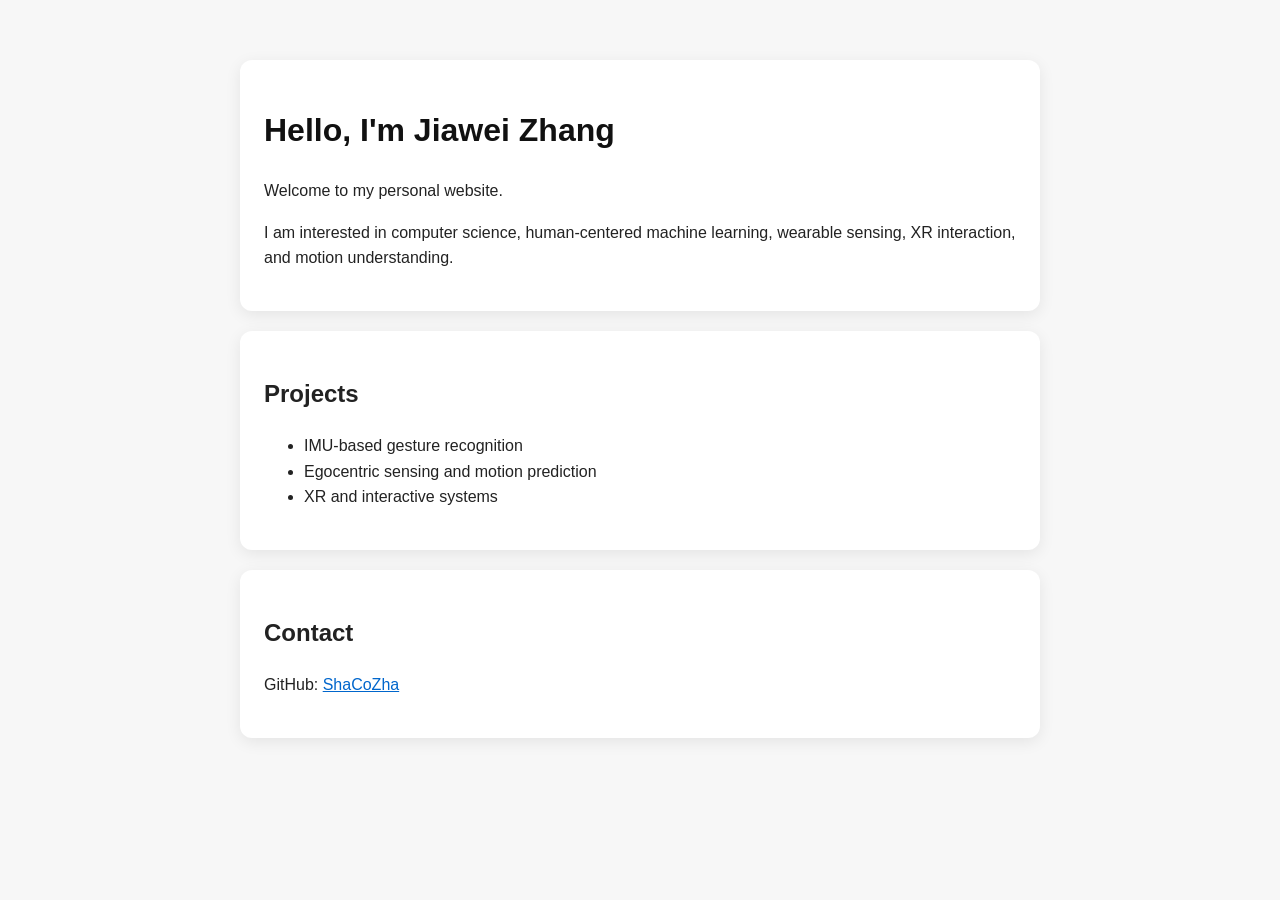
==== index.html @ 926796a8 "Added Homepage" ====
<!DOCTYPE html>
<html lang="en">
<head>
  <meta charset="UTF-8" />
  <meta name="viewport" content="width=device-width, initial-scale=1.0" />
  <title>My Personal Website</title>

  <style>
    body {
      font-family: Arial, sans-serif;
      max-width: 800px;
      margin: 60px auto;
      padding: 0 20px;
      line-height: 1.6;
      color: #222;
      background-color: #f7f7f7;
    }

    h1 {
      color: #111;
    }

    .card {
      background: white;
      padding: 24px;
      border-radius: 12px;
      box-shadow: 0 4px 16px rgba(0,0,0,0.08);
      margin-bottom: 20px;
    }

    a {
      color: #0066cc;
    }
  </style>
</head>

<body>
  <div class="card">
    <h1>Hello, I'm Jiawei Zhang</h1>
    <p>
      Welcome to my personal website.
    </p>
    <p>
      I am interested in computer science, human-centered machine learning,
      wearable sensing, XR interaction, and motion understanding.
    </p>
  </div>

  <div class="card">
    <h2>Projects</h2>
    <ul>
      <li>IMU-based gesture recognition</li>
      <li>Egocentric sensing and motion prediction</li>
      <li>XR and interactive systems</li>
    </ul>
  </div>

  <div class="card">
    <h2>Contact</h2>
    <p>
      GitHub: <a href="https://github.com/ShaCoZha">ShaCoZha</a>
    </p>
  </div>
</body>
</html>
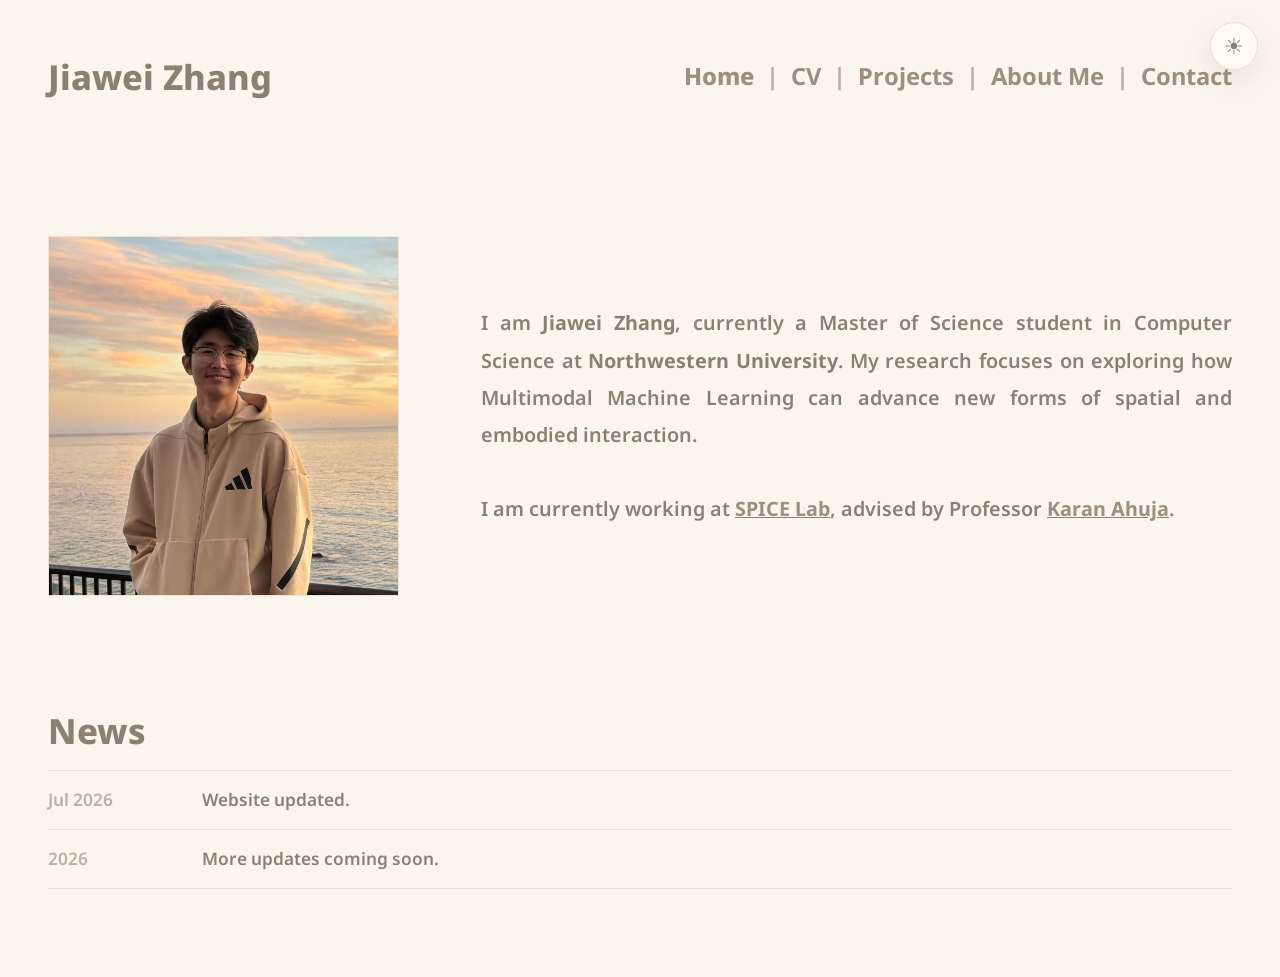
==== commit 9e01dcb6: "Changed personal description and styles" ====
--- a/index.html
+++ b/index.html
@@ -3,63 +3,54 @@
 <head>
   <meta charset="UTF-8" />
   <meta name="viewport" content="width=device-width, initial-scale=1.0" />
-  <title>My Personal Website</title>
+  <title>Jiawei Zhang</title>
+  <link rel="stylesheet" href="styles.css" />
+  <script src="theme.js"></script>
+</head>
+<body>
+  <header class="site-header">
+    <a class="site-name" href="index.html">Jiawei Zhang</a>
+    <nav class="site-nav" aria-label="Primary navigation">
+      <a class="active" href="index.html">Home</a>
+      <span aria-hidden="true">|</span>
+      <a href="cv.html">CV</a>
+      <span aria-hidden="true">|</span>
+      <a href="projects.html">Projects</a>
+      <span aria-hidden="true">|</span>
+      <a href="about.html">About Me</a>
+      <span aria-hidden="true">|</span>
+      <a href="contact.html">Contact</a>
+    </nav>
+  </header>
 
-  <style>
-    body {
-      font-family: Arial, sans-serif;
-      max-width: 800px;
-      margin: 60px auto;
-      padding: 0 20px;
-      line-height: 1.6;
-      color: #222;
-      background-color: #f7f7f7;
-    }
+  <main class="home-layout">
+    <img
+      class="portrait"
+      src="jiawei.jpg"
+      width="360"
+      height="360"
+      alt="Jiawei Zhang"
+    />
 
-    h1 {
-      color: #111;
-    }
+    <p class="intro">
+      I am <strong>Jiawei Zhang</strong>, currently a Master of Science student in Computer Science at <strong>Northwestern University</strong>.
+      My research focuses on exploring how Multimodal Machine Learning can advance new forms of spatial and embodied interaction.<br><br>
+      I am currently working at <strong><u><a href="https://spice-lab.org/" target="_blank" rel="noopener">SPICE Lab</a></u></strong>, advised by Professor <strong><u><a href="https://karan-ahuja.com/" target="_blank" rel="noopener">Karan Ahuja</a></u></strong>.
+    </p>
+  </main>
 
-    .card {
-      background: white;
-      padding: 24px;
-      border-radius: 12px;
-      box-shadow: 0 4px 16px rgba(0,0,0,0.08);
-      margin-bottom: 20px;
-    }
-
-    a {
-      color: #0066cc;
-    }
-  </style>
-</head>
-
-<body>
-  <div class="card">
-    <h1>Hello, I'm Jiawei Zhang</h1>
-    <p>
-      Welcome to my personal website.
-    </p>
-    <p>
-      I am interested in computer science, human-centered machine learning,
-      wearable sensing, XR interaction, and motion understanding.
-    </p>
-  </div>
-
-  <div class="card">
-    <h2>Projects</h2>
-    <ul>
-      <li>IMU-based gesture recognition</li>
-      <li>Egocentric sensing and motion prediction</li>
-      <li>XR and interactive systems</li>
+  <section class="news-section" aria-labelledby="news-title">
+    <h2 id="news-title" class="section-title">News</h2>
+    <ul class="news-list">
+      <li>
+        <time datetime="2026-07">Jul 2026</time>
+        <span>Website updated.</span>
+      </li>
+      <li>
+        <time datetime="2026">2026</time>
+        <span>More updates coming soon.</span>
+      </li>
     </ul>
-  </div>
-
-  <div class="card">
-    <h2>Contact</h2>
-    <p>
-      GitHub: <a href="https://github.com/ShaCoZha">ShaCoZha</a>
-    </p>
-  </div>
+  </section>
 </body>
 </html>
--- a/styles.css
+++ b/styles.css
@@ -0,0 +1,423 @@
+@import url("https://fonts.googleapis.com/css2?family=Noto+Sans:wght@400;500;600;700;800&display=swap");
+
+:root {
+  --text: #8a8173;
+  --muted: #bbb0a2;
+  --line: #ede3d4;
+  --link: #9b8f7f;
+  --link-hover: #6f665b;
+  --page: #fbf6ed;
+  --button-bg: #fffaf2;
+  --button-border: #eadfce;
+  --button-text: #8a8173;
+  --button-shadow: rgba(138, 129, 115, 0.14);
+  --content-width: 1460px;
+  --content-padding: 48px;
+  --inner-width: 1364px;
+  --header-height: 142px;
+  color-scheme: light;
+}
+
+:root[data-theme="dark"] {
+  --text: #ddd4c7;
+  --muted: #948b80;
+  --line: #3a342d;
+  --link: #d4c6b2;
+  --link-hover: #fff7ea;
+  --page: #181512;
+  --button-bg: #24201b;
+  --button-border: #40382f;
+  --button-text: #eadfce;
+  --button-shadow: rgba(0, 0, 0, 0.32);
+  color-scheme: dark;
+}
+
+* {
+  box-sizing: border-box;
+}
+
+html {
+  min-height: 100%;
+}
+
+body {
+  min-height: 100%;
+  margin: 0;
+  background: var(--page);
+  color: var(--text);
+  font-family: "Noto Sans", "Avenir Next", "Segoe UI", Arial, sans-serif;
+  font-size: 18px;
+  font-weight: 500;
+  line-height: 1.75;
+  transition: background-color 360ms ease, color 360ms ease;
+}
+
+a {
+  color: var(--link);
+  text-decoration: none;
+  transition: color 260ms ease;
+}
+
+a:hover,
+a:focus {
+  color: var(--link-hover);
+  text-decoration: underline;
+}
+
+.site-header {
+  width: min(100%, var(--content-width));
+  margin: 0 auto;
+  display: flex;
+  align-items: center;
+  justify-content: space-between;
+  gap: 32px;
+  min-height: var(--header-height);
+  padding: 46px var(--content-padding) 34px;
+}
+
+.site-name {
+  color: var(--text);
+  font-size: 2.15rem;
+  font-weight: 800;
+  line-height: 1.2;
+  white-space: nowrap;
+  transition: color 260ms ease;
+}
+
+.site-name:hover,
+.site-name:focus {
+  color: var(--text);
+}
+
+.site-nav {
+  display: flex;
+  flex-wrap: wrap;
+  justify-content: flex-end;
+  gap: 12px;
+  color: var(--muted);
+  font-size: 1.48rem;
+  font-weight: 700;
+  line-height: 1.4;
+  transition: color 360ms ease;
+}
+
+.site-nav a {
+  color: var(--link);
+}
+
+.site-nav a.active {
+  color: var(--link);
+  font-weight: 800;
+}
+
+.home-layout {
+  width: min(100%, var(--content-width));
+  margin: 0 auto;
+  min-height: calc(78vh - var(--header-height));
+  padding: 10px var(--content-padding) 22px;
+  display: grid;
+  grid-template-columns: minmax(220px, 360px) minmax(620px, 940px);
+  align-items: center;
+  align-content: center;
+  justify-content: center;
+  gap: 82px;
+}
+
+.portrait {
+  width: 100%;
+  max-width: 360px;
+  aspect-ratio: 1;
+  object-fit: cover;
+  border: 1px solid var(--line);
+  transition: border-color 360ms ease;
+}
+
+.intro {
+  margin: 0;
+  max-width: 940px;
+  font-size: clamp(1.06rem, 0.98rem + 0.32vw, 1.28rem);
+  font-weight: 600;
+  line-height: 1.88;
+  text-align: justify;
+  text-align-last: left;
+  transition: color 360ms ease;
+}
+
+.news-section {
+  width: min(100%, var(--content-width));
+  margin: 0 auto;
+  padding: 8px var(--content-padding) 88px;
+}
+
+.section-title {
+  margin: 0 0 18px;
+  color: var(--text);
+  font-size: clamp(1.8rem, 1.45rem + 0.9vw, 2.4rem);
+  font-weight: 800;
+  line-height: 1.2;
+  transition: color 360ms ease;
+}
+
+.news-list {
+  width: min(100%, var(--inner-width));
+  margin: 0;
+  padding: 0;
+  list-style: none;
+  font-size: 1.08rem;
+  font-weight: 600;
+}
+
+.news-list li {
+  display: grid;
+  grid-template-columns: 130px minmax(0, 1fr);
+  gap: 24px;
+  padding: 14px 0;
+  border-top: 1px solid var(--line);
+  transition: border-color 360ms ease;
+}
+
+.news-list li:last-child {
+  border-bottom: 1px solid var(--line);
+}
+
+.news-list time {
+  color: var(--muted);
+  transition: color 360ms ease;
+}
+
+.page-main {
+  width: min(100%, var(--content-width));
+  margin: 0 auto;
+  min-height: calc(100vh - var(--header-height));
+  padding: 24px var(--content-padding);
+  display: flex;
+  flex-direction: column;
+  justify-content: center;
+  align-items: center;
+  text-align: center;
+}
+
+.page-title {
+  margin: 0 0 24px;
+  width: min(100%, var(--inner-width));
+  color: var(--text);
+  font-size: clamp(2.3rem, 1.75rem + 1.35vw, 3.1rem);
+  font-weight: 800;
+  line-height: 1.15;
+  transition: color 360ms ease;
+}
+
+.page-text {
+  margin: 0 auto 18px;
+  width: min(100%, var(--inner-width));
+  max-width: none;
+  font-size: 1.35rem;
+  font-weight: 600;
+  transition: color 360ms ease;
+}
+
+.project-list {
+  display: grid;
+  gap: 18px;
+  margin: 0 auto;
+  padding: 0;
+  list-style: none;
+  width: min(100%, var(--inner-width));
+}
+
+.project-item {
+  padding: 0 0 18px;
+  border-bottom: 1px solid var(--line);
+  transition: border-color 360ms ease;
+}
+
+.empty-note {
+  color: var(--muted);
+  transition: color 360ms ease;
+}
+
+.contact-list {
+  margin: 0 auto;
+  padding: 0;
+  list-style: none;
+  width: min(100%, var(--inner-width));
+  font-size: 1.35rem;
+  font-weight: 600;
+}
+
+.contact-list li {
+  margin: 0 0 12px;
+}
+
+.redirect-link {
+  font-weight: 700;
+}
+
+.cv-main {
+  justify-content: flex-start;
+  padding-top: 10px;
+}
+
+.cv-viewer {
+  width: min(100%, var(--inner-width));
+  height: clamp(620px, 74vh, 920px);
+  overflow: hidden;
+  border: 1px solid var(--line);
+  border-radius: 8px;
+  background: var(--button-bg);
+  box-shadow: 0 16px 42px var(--button-shadow);
+  transition:
+    background-color 360ms ease,
+    border-color 360ms ease,
+    box-shadow 360ms ease;
+}
+
+.cv-frame {
+  display: block;
+  width: 100%;
+  height: 100%;
+  border: 0;
+}
+
+.cv-note {
+  margin: 18px 0 0;
+  font-size: 1rem;
+  font-weight: 600;
+}
+
+.theme-toggle {
+  position: fixed;
+  top: 22px;
+  right: 22px;
+  z-index: 20;
+  width: 48px;
+  height: 48px;
+  display: grid;
+  place-items: center;
+  border: 1px solid var(--button-border);
+  border-radius: 999px;
+  background: var(--button-bg);
+  color: var(--button-text);
+  box-shadow: 0 10px 26px var(--button-shadow);
+  cursor: pointer;
+  font: inherit;
+  transition:
+    background-color 360ms ease,
+    border-color 360ms ease,
+    color 360ms ease,
+    box-shadow 360ms ease,
+    transform 180ms ease;
+}
+
+.theme-toggle:hover,
+.theme-toggle:focus-visible {
+  transform: translateY(-1px);
+}
+
+.theme-toggle:focus-visible {
+  outline: 2px solid var(--link-hover);
+  outline-offset: 4px;
+}
+
+.theme-icon {
+  grid-area: 1 / 1;
+  font-size: 1.35rem;
+  line-height: 1;
+  transition: opacity 260ms ease, transform 360ms ease;
+}
+
+.theme-icon-sun {
+  opacity: 1;
+  transform: rotate(0deg) scale(1);
+}
+
+.theme-icon-moon {
+  position: relative;
+  width: 1.22rem;
+  height: 1.22rem;
+  opacity: 0;
+  transform: rotate(-90deg) scale(0.7);
+}
+
+.theme-icon-moon::before,
+.theme-icon-moon::after {
+  content: "";
+  position: absolute;
+  border-radius: 50%;
+}
+
+.theme-icon-moon::before {
+  inset: 0;
+  background: currentColor;
+}
+
+.theme-icon-moon::after {
+  width: 0.92rem;
+  height: 0.92rem;
+  top: -0.04rem;
+  right: -0.18rem;
+  background: var(--button-bg);
+  transition: background-color 360ms ease;
+}
+
+:root[data-theme="dark"] .theme-icon-sun {
+  opacity: 0;
+  transform: rotate(90deg) scale(0.7);
+}
+
+:root[data-theme="dark"] .theme-icon-moon {
+  opacity: 1;
+  transform: rotate(0deg) scale(1);
+}
+
+@media (max-width: 760px) {
+  .site-header {
+    align-items: center;
+    flex-direction: column;
+    gap: 12px;
+    min-height: 142px;
+    padding: 26px 24px 22px;
+    text-align: center;
+  }
+
+  .site-nav {
+    justify-content: center;
+    font-size: 1.16rem;
+  }
+
+  .home-layout {
+    grid-template-columns: 1fr;
+    gap: 34px;
+    padding: 24px 24px 34px;
+    text-align: center;
+  }
+
+  .news-section {
+    padding: 6px 24px 58px;
+  }
+
+  .news-list li {
+    grid-template-columns: 1fr;
+    gap: 4px;
+  }
+
+  .portrait {
+    max-width: 300px;
+    margin: 0 auto;
+  }
+
+  .page-main {
+    padding: 52px 24px;
+  }
+
+  .cv-viewer {
+    height: 70vh;
+  }
+
+  .theme-toggle {
+    top: 14px;
+    right: 14px;
+    width: 44px;
+    height: 44px;
+  }
+}
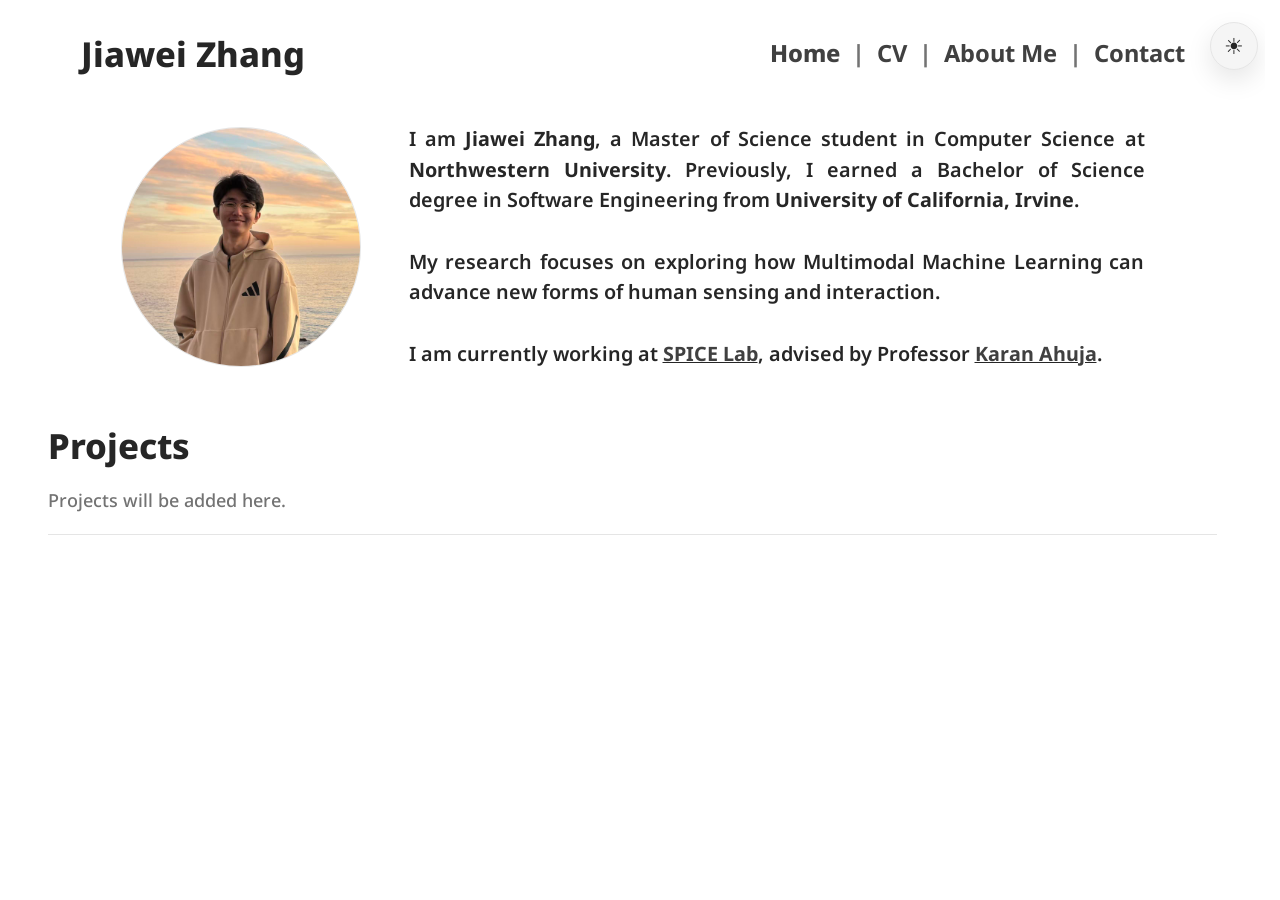
==== commit fa9cfdef: "Refine portfolio layout, theme, and contact links" ====
--- a/index.html
+++ b/index.html
@@ -4,8 +4,8 @@
   <meta charset="UTF-8" />
   <meta name="viewport" content="width=device-width, initial-scale=1.0" />
   <title>Jiawei Zhang</title>
-  <link rel="stylesheet" href="styles.css" />
-  <script src="theme.js"></script>
+  <link rel="stylesheet" href="styles.css?v=20261109-portrait-240" />
+  <script src="theme.js?v=20260703-news"></script>
 </head>
 <body>
   <header class="site-header">
@@ -14,8 +14,6 @@
       <a class="active" href="index.html">Home</a>
       <span aria-hidden="true">|</span>
       <a href="cv.html">CV</a>
-      <span aria-hidden="true">|</span>
-      <a href="projects.html">Projects</a>
       <span aria-hidden="true">|</span>
       <a href="about.html">About Me</a>
       <span aria-hidden="true">|</span>
@@ -27,29 +25,23 @@
     <img
       class="portrait"
       src="jiawei.jpg"
-      width="360"
-      height="360"
+      width="240"
+      height="240"
       alt="Jiawei Zhang"
     />
 
     <p class="intro">
-      I am <strong>Jiawei Zhang</strong>, currently a Master of Science student in Computer Science at <strong>Northwestern University</strong>.
-      My research focuses on exploring how Multimodal Machine Learning can advance new forms of spatial and embodied interaction.<br><br>
+      I am <strong>Jiawei Zhang</strong>, a Master of Science student in Computer Science at <strong>Northwestern University</strong>.
+      Previously, I earned a Bachelor of Science degree in Software Engineering from <strong>University of California, Irvine</strong>.<br><br>
+      My research focuses on exploring how Multimodal Machine Learning can advance new forms of human sensing and interaction.<br><br>
       I am currently working at <strong><u><a href="https://spice-lab.org/" target="_blank" rel="noopener">SPICE Lab</a></u></strong>, advised by Professor <strong><u><a href="https://karan-ahuja.com/" target="_blank" rel="noopener">Karan Ahuja</a></u></strong>.
     </p>
   </main>
 
-  <section class="news-section" aria-labelledby="news-title">
-    <h2 id="news-title" class="section-title">News</h2>
-    <ul class="news-list">
-      <li>
-        <time datetime="2026-07">Jul 2026</time>
-        <span>Website updated.</span>
-      </li>
-      <li>
-        <time datetime="2026">2026</time>
-        <span>More updates coming soon.</span>
-      </li>
+  <section id="projects" class="projects-section" aria-labelledby="projects-title">
+    <h2 id="projects-title" class="section-title">Projects</h2>
+    <ul class="project-list" aria-label="Project list">
+      <li class="project-item empty-note">Projects will be added here.</li>
     </ul>
   </section>
 </body>
--- a/styles.css
+++ b/styles.css
@@ -1,33 +1,33 @@
 @import url("https://fonts.googleapis.com/css2?family=Noto+Sans:wght@400;500;600;700;800&display=swap");
 
 :root {
-  --text: #8a8173;
-  --muted: #bbb0a2;
-  --line: #ede3d4;
-  --link: #9b8f7f;
-  --link-hover: #6f665b;
-  --page: #fbf6ed;
-  --button-bg: #fffaf2;
-  --button-border: #eadfce;
-  --button-text: #8a8173;
-  --button-shadow: rgba(138, 129, 115, 0.14);
-  --content-width: 1460px;
+  --text: #262626;
+  --muted: #737373;
+  --line: #e5e5e5;
+  --link: #404040;
+  --link-hover: #000000;
+  --page: #ffffff;
+  --button-bg: #f5f5f5;
+  --button-border: #e5e5e5;
+  --button-text: #262626;
+  --button-shadow: rgba(0, 0, 0, 0.10);
+  --content-width: 1280px;
   --content-padding: 48px;
-  --inner-width: 1364px;
-  --header-height: 142px;
+  --inner-width: calc(var(--content-width) - 2 * var(--content-padding));
+  --header-height: 100px;
   color-scheme: light;
 }
 
 :root[data-theme="dark"] {
-  --text: #ddd4c7;
-  --muted: #948b80;
-  --line: #3a342d;
-  --link: #d4c6b2;
-  --link-hover: #fff7ea;
-  --page: #181512;
-  --button-bg: #24201b;
-  --button-border: #40382f;
-  --button-text: #eadfce;
+  --text: #e5e5e5;
+  --muted: #a3a3a3;
+  --line: #333333;
+  --link: #d4d4d4;
+  --link-hover: #ffffff;
+  --page: #171717;
+  --button-bg: #262626;
+  --button-border: #404040;
+  --button-text: #e5e5e5;
   --button-shadow: rgba(0, 0, 0, 0.32);
   color-scheme: dark;
 }
@@ -38,6 +38,7 @@
 
 html {
   min-height: 100%;
+  scrollbar-gutter: stable;
 }
 
 body {
@@ -65,14 +66,14 @@
 }
 
 .site-header {
-  width: min(100%, var(--content-width));
+  width: min(100%, 1200px);
   margin: 0 auto;
   display: flex;
   align-items: center;
   justify-content: space-between;
   gap: 32px;
   min-height: var(--header-height);
-  padding: 46px var(--content-padding) 34px;
+  padding: 28px var(--content-padding) 20px;
 }
 
 .site-name {
@@ -111,24 +112,25 @@
 }
 
 .home-layout {
-  width: min(100%, var(--content-width));
-  margin: 0 auto;
-  min-height: calc(78vh - var(--header-height));
-  padding: 10px var(--content-padding) 22px;
+  width: min(100%, 1120px);
+  margin: 0 auto;
+  padding: 24px var(--content-padding) 40px;
   display: grid;
-  grid-template-columns: minmax(220px, 360px) minmax(620px, 940px);
+  grid-template-columns: minmax(180px, 240px) minmax(0, 1fr);
   align-items: center;
   align-content: center;
   justify-content: center;
-  gap: 82px;
+  gap: 48px;
 }
 
 .portrait {
   width: 100%;
-  max-width: 360px;
+  max-width: 240px;
+  height: auto;
   aspect-ratio: 1;
   object-fit: cover;
   border: 1px solid var(--line);
+  border-radius: 50%;
   transition: border-color 360ms ease;
 }
 
@@ -137,16 +139,16 @@
   max-width: 940px;
   font-size: clamp(1.06rem, 0.98rem + 0.32vw, 1.28rem);
   font-weight: 600;
-  line-height: 1.88;
+  line-height: 1.55;
   text-align: justify;
   text-align-last: left;
   transition: color 360ms ease;
 }
 
-.news-section {
+.projects-section {
   width: min(100%, var(--content-width));
   margin: 0 auto;
-  padding: 8px var(--content-padding) 88px;
+  padding: 16px var(--content-padding) 64px;
 }
 
 .section-title {
@@ -158,43 +160,15 @@
   transition: color 360ms ease;
 }
 
-.news-list {
-  width: min(100%, var(--inner-width));
-  margin: 0;
-  padding: 0;
-  list-style: none;
-  font-size: 1.08rem;
-  font-weight: 600;
-}
-
-.news-list li {
-  display: grid;
-  grid-template-columns: 130px minmax(0, 1fr);
-  gap: 24px;
-  padding: 14px 0;
-  border-top: 1px solid var(--line);
-  transition: border-color 360ms ease;
-}
-
-.news-list li:last-child {
-  border-bottom: 1px solid var(--line);
-}
-
-.news-list time {
-  color: var(--muted);
-  transition: color 360ms ease;
-}
-
 .page-main {
   width: min(100%, var(--content-width));
   margin: 0 auto;
-  min-height: calc(100vh - var(--header-height));
-  padding: 24px var(--content-padding);
+  padding: 24px var(--content-padding) 64px;
   display: flex;
   flex-direction: column;
-  justify-content: center;
-  align-items: center;
-  text-align: center;
+  justify-content: flex-start;
+  align-items: flex-start;
+  text-align: left;
 }
 
 .page-title {
@@ -236,6 +210,10 @@
   transition: color 360ms ease;
 }
 
+.contact-main .page-title {
+  text-align: center;
+}
+
 .contact-list {
   margin: 0 auto;
   padding: 0;
@@ -247,15 +225,22 @@
 
 .contact-list li {
   margin: 0 0 12px;
+  display: flex;
+  align-items: center;
+  justify-content: center;
+  gap: 10px;
+  text-align: center;
+}
+
+.contact-icon {
+  width: 20px;
+  height: 20px;
+  flex-shrink: 0;
+  fill: currentColor;
 }
 
 .redirect-link {
   font-weight: 700;
-}
-
-.cv-main {
-  justify-content: flex-start;
-  padding-top: 10px;
 }
 
 .cv-viewer {
@@ -375,8 +360,8 @@
     align-items: center;
     flex-direction: column;
     gap: 12px;
-    min-height: 142px;
-    padding: 26px 24px 22px;
+    min-height: 0;
+    padding: 24px 24px 16px;
     text-align: center;
   }
 
@@ -387,27 +372,22 @@
 
   .home-layout {
     grid-template-columns: 1fr;
-    gap: 34px;
-    padding: 24px 24px 34px;
+    gap: 28px;
+    padding: 16px 24px 32px;
     text-align: center;
   }
 
-  .news-section {
-    padding: 6px 24px 58px;
-  }
-
-  .news-list li {
-    grid-template-columns: 1fr;
-    gap: 4px;
+  .projects-section {
+    padding: 12px 24px 48px;
   }
 
   .portrait {
-    max-width: 300px;
+    max-width: 200px;
     margin: 0 auto;
   }
 
   .page-main {
-    padding: 52px 24px;
+    padding: 16px 24px 48px;
   }
 
   .cv-viewer {
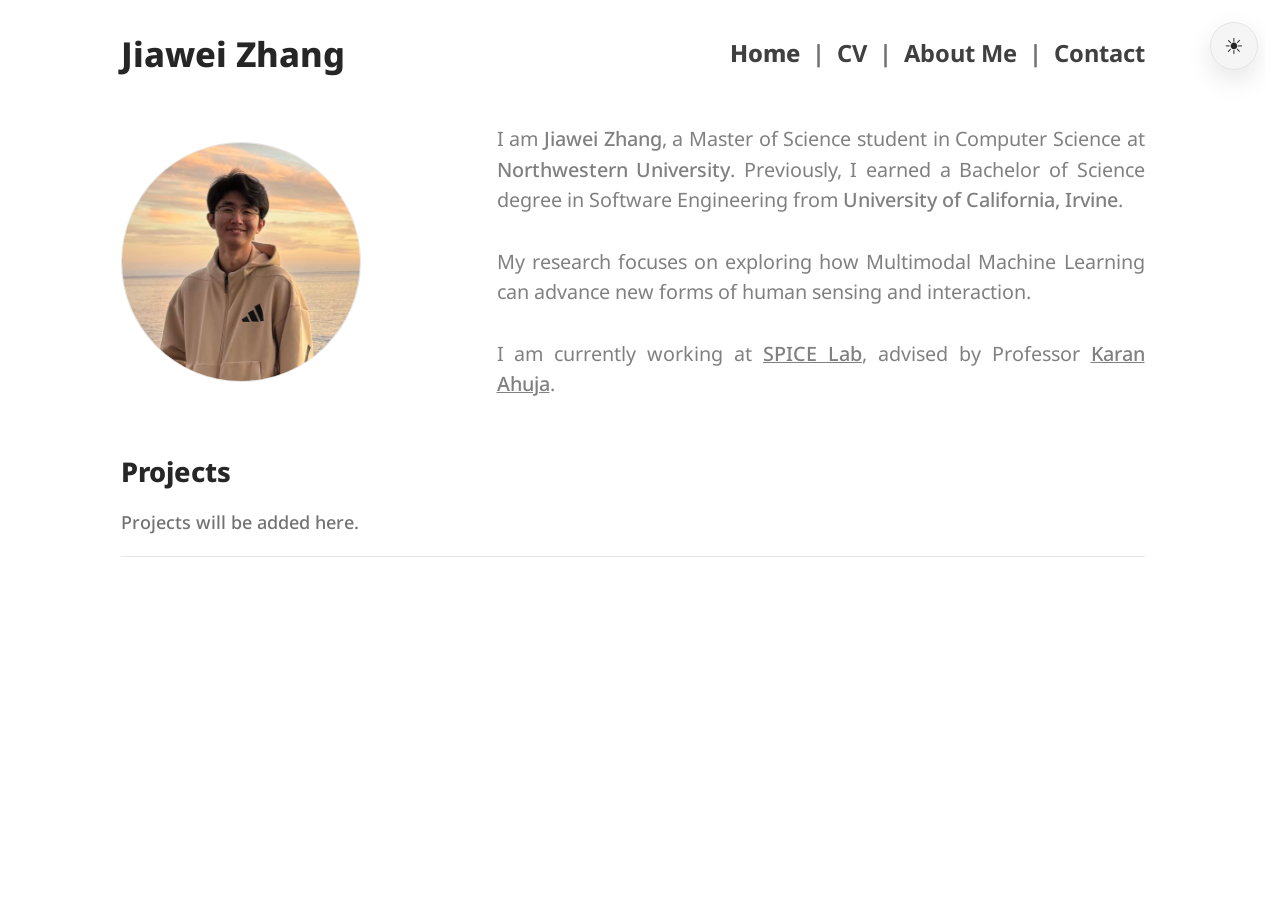
==== commit 4e92ace8: "Center profile layout and refine portrait and typography" ====
--- a/index.html
+++ b/index.html
@@ -4,7 +4,7 @@
   <meta charset="UTF-8" />
   <meta name="viewport" content="width=device-width, initial-scale=1.0" />
   <title>Jiawei Zhang</title>
-  <link rel="stylesheet" href="styles.css?v=20261109-portrait-240" />
+  <link rel="stylesheet" href="styles.css?v=20261109-projects-aligned" />
   <script src="theme.js?v=20260703-news"></script>
 </head>
 <body>
@@ -22,13 +22,15 @@
   </header>
 
   <main class="home-layout">
-    <img
-      class="portrait"
-      src="jiawei.jpg"
-      width="240"
-      height="240"
-      alt="Jiawei Zhang"
-    />
+    <div class="portrait">
+      <img
+        class="portrait-image"
+        src="jiawei.jpg"
+        width="240"
+        height="240"
+        alt="Jiawei Zhang"
+      />
+    </div>
 
     <p class="intro">
       I am <strong>Jiawei Zhang</strong>, a Master of Science student in Computer Science at <strong>Northwestern University</strong>.
--- a/styles.css
+++ b/styles.css
@@ -2,6 +2,7 @@
 
 :root {
   --text: #262626;
+  --intro-text: #808080;
   --muted: #737373;
   --line: #e5e5e5;
   --link: #404040;
@@ -12,6 +13,7 @@
   --button-text: #262626;
   --button-shadow: rgba(0, 0, 0, 0.10);
   --content-width: 1280px;
+  --profile-width: 1120px;
   --content-padding: 48px;
   --inner-width: calc(var(--content-width) - 2 * var(--content-padding));
   --header-height: 100px;
@@ -20,6 +22,7 @@
 
 :root[data-theme="dark"] {
   --text: #e5e5e5;
+  --intro-text: #b3b3b3;
   --muted: #a3a3a3;
   --line: #333333;
   --link: #d4d4d4;
@@ -66,7 +69,7 @@
 }
 
 .site-header {
-  width: min(100%, 1200px);
+  width: min(100%, var(--profile-width));
   margin: 0 auto;
   display: flex;
   align-items: center;
@@ -112,7 +115,7 @@
 }
 
 .home-layout {
-  width: min(100%, 1120px);
+  width: min(100%, var(--profile-width));
   margin: 0 auto;
   padding: 24px var(--content-padding) 40px;
   display: grid;
@@ -120,35 +123,62 @@
   align-items: center;
   align-content: center;
   justify-content: center;
-  gap: 48px;
+  gap: clamp(56px, calc(100% - 240px - 648px), 136px);
 }
 
 .portrait {
+  position: relative;
   width: 100%;
   max-width: 240px;
-  height: auto;
   aspect-ratio: 1;
-  object-fit: cover;
+  overflow: hidden;
   border: 1px solid var(--line);
   border-radius: 50%;
   transition: border-color 360ms ease;
 }
 
+.portrait-image {
+  position: absolute;
+  inset: 0;
+  width: 100%;
+  height: 100%;
+  object-fit: cover;
+  transform: scale(1.22);
+}
+
 .intro {
   margin: 0;
   max-width: 940px;
+  color: var(--intro-text);
   font-size: clamp(1.06rem, 0.98rem + 0.32vw, 1.28rem);
-  font-weight: 600;
+  font-weight: 400;
   line-height: 1.55;
   text-align: justify;
   text-align-last: left;
   transition: color 360ms ease;
 }
 
+.intro strong {
+  font-weight: 500;
+}
+
+.intro a {
+  color: inherit;
+}
+
+.intro a:hover,
+.intro a:focus {
+  color: var(--link-hover);
+}
+
 .projects-section {
-  width: min(100%, var(--content-width));
+  width: min(100%, var(--profile-width));
   margin: 0 auto;
   padding: 16px var(--content-padding) 64px;
+}
+
+.projects-section .section-title {
+  font-size: clamp(1.5rem, 1.3rem + 0.5vw, 1.8rem);
 }
 
 .section-title {
@@ -372,7 +402,7 @@
 
   .home-layout {
     grid-template-columns: 1fr;
-    gap: 28px;
+    gap: 36px;
     padding: 16px 24px 32px;
     text-align: center;
   }
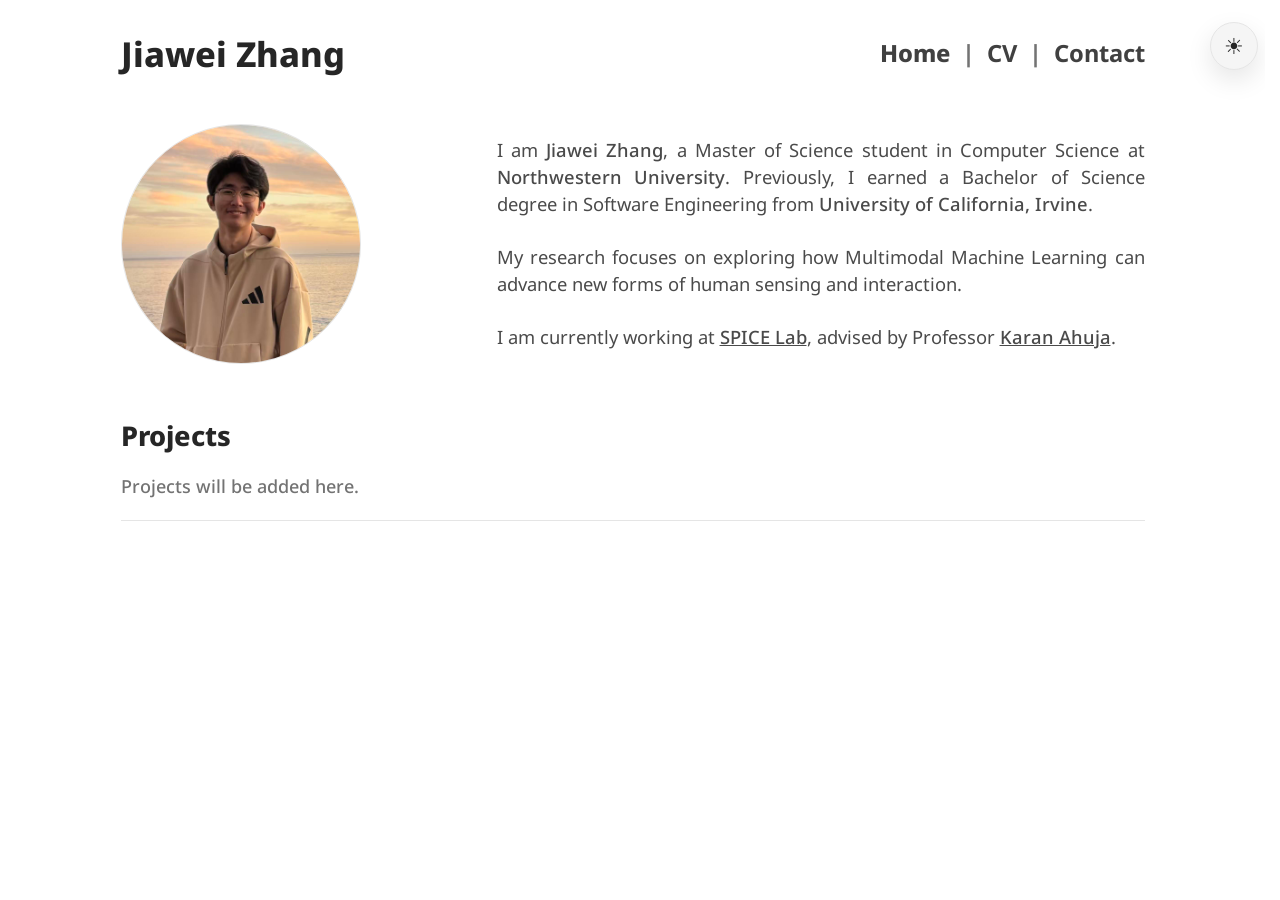
==== commit 8d153d0c: "Remove About Me page and refine introduction typography" ====
--- a/index.html
+++ b/index.html
@@ -4,7 +4,7 @@
   <meta charset="UTF-8" />
   <meta name="viewport" content="width=device-width, initial-scale=1.0" />
   <title>Jiawei Zhang</title>
-  <link rel="stylesheet" href="styles.css?v=20261109-projects-aligned" />
+  <link rel="stylesheet" href="styles.css?v=20261109-intro-charcoal" />
   <script src="theme.js?v=20260703-news"></script>
 </head>
 <body>
@@ -14,8 +14,6 @@
       <a class="active" href="index.html">Home</a>
       <span aria-hidden="true">|</span>
       <a href="cv.html">CV</a>
-      <span aria-hidden="true">|</span>
-      <a href="about.html">About Me</a>
       <span aria-hidden="true">|</span>
       <a href="contact.html">Contact</a>
     </nav>
--- a/styles.css
+++ b/styles.css
@@ -2,7 +2,7 @@
 
 :root {
   --text: #262626;
-  --intro-text: #808080;
+  --intro-text: #4a4a4a;
   --muted: #737373;
   --line: #e5e5e5;
   --link: #404040;
@@ -150,9 +150,9 @@
   margin: 0;
   max-width: 940px;
   color: var(--intro-text);
-  font-size: clamp(1.06rem, 0.98rem + 0.32vw, 1.28rem);
+  font-size: clamp(1rem, 0.94rem + 0.26vw, 1.16rem);
   font-weight: 400;
-  line-height: 1.55;
+  line-height: 1.45;
   text-align: justify;
   text-align-last: left;
   transition: color 360ms ease;
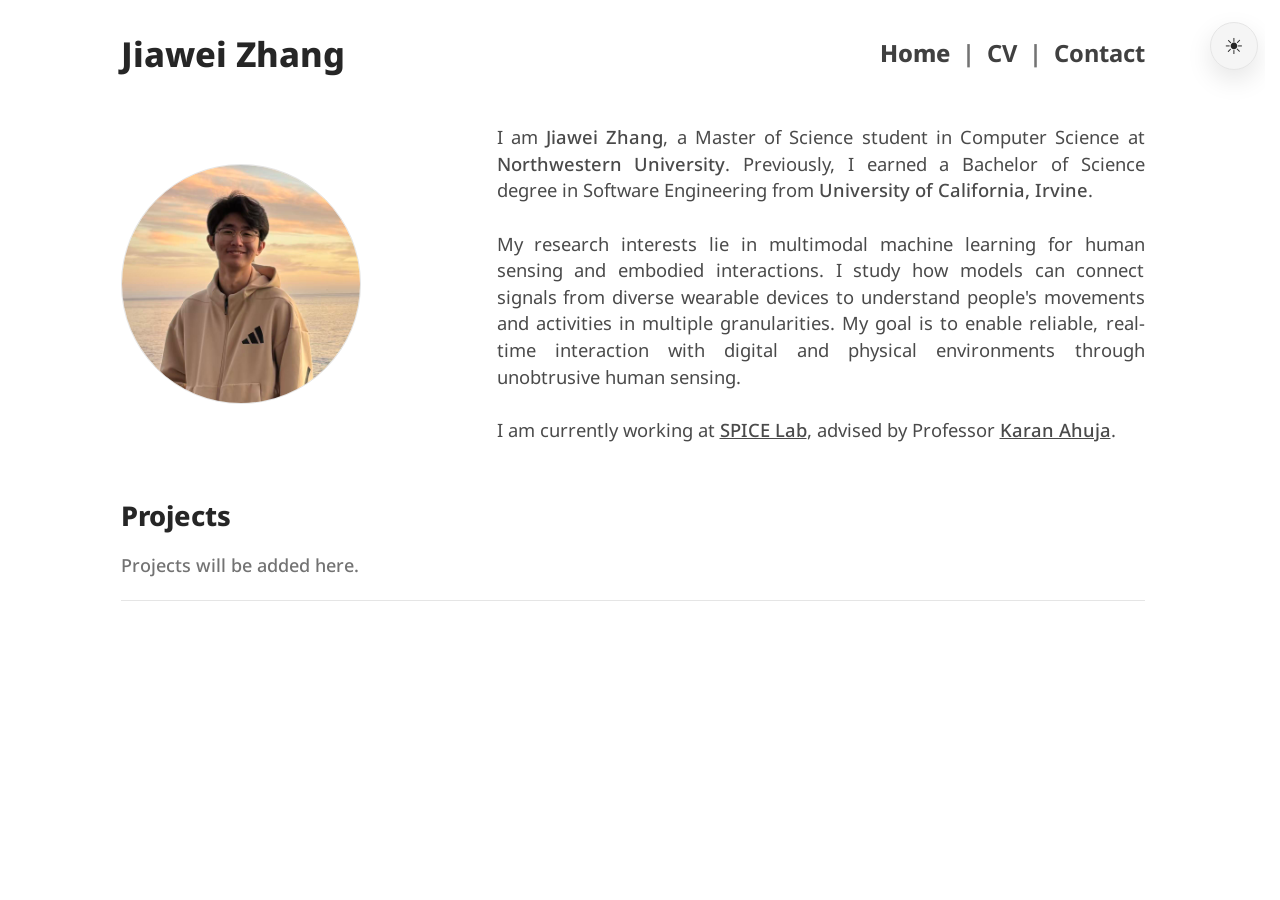
==== commit 6a72318f: "rewrote research interest Updated research focus" ====
--- a/index.html
+++ b/index.html
@@ -33,7 +33,7 @@
     <p class="intro">
       I am <strong>Jiawei Zhang</strong>, a Master of Science student in Computer Science at <strong>Northwestern University</strong>.
       Previously, I earned a Bachelor of Science degree in Software Engineering from <strong>University of California, Irvine</strong>.<br><br>
-      My research focuses on exploring how Multimodal Machine Learning can advance new forms of human sensing and interaction.<br><br>
+      My research interests lie in multimodal machine learning for human sensing and embodied interactions. I study how models can connect signals from diverse wearable devices to understand people's movements and activities in multiple granularities. My goal is to enable reliable, real-time interaction with digital and physical environments through unobtrusive human sensing.<br><br>
       I am currently working at <strong><u><a href="https://spice-lab.org/" target="_blank" rel="noopener">SPICE Lab</a></u></strong>, advised by Professor <strong><u><a href="https://karan-ahuja.com/" target="_blank" rel="noopener">Karan Ahuja</a></u></strong>.
     </p>
   </main>
